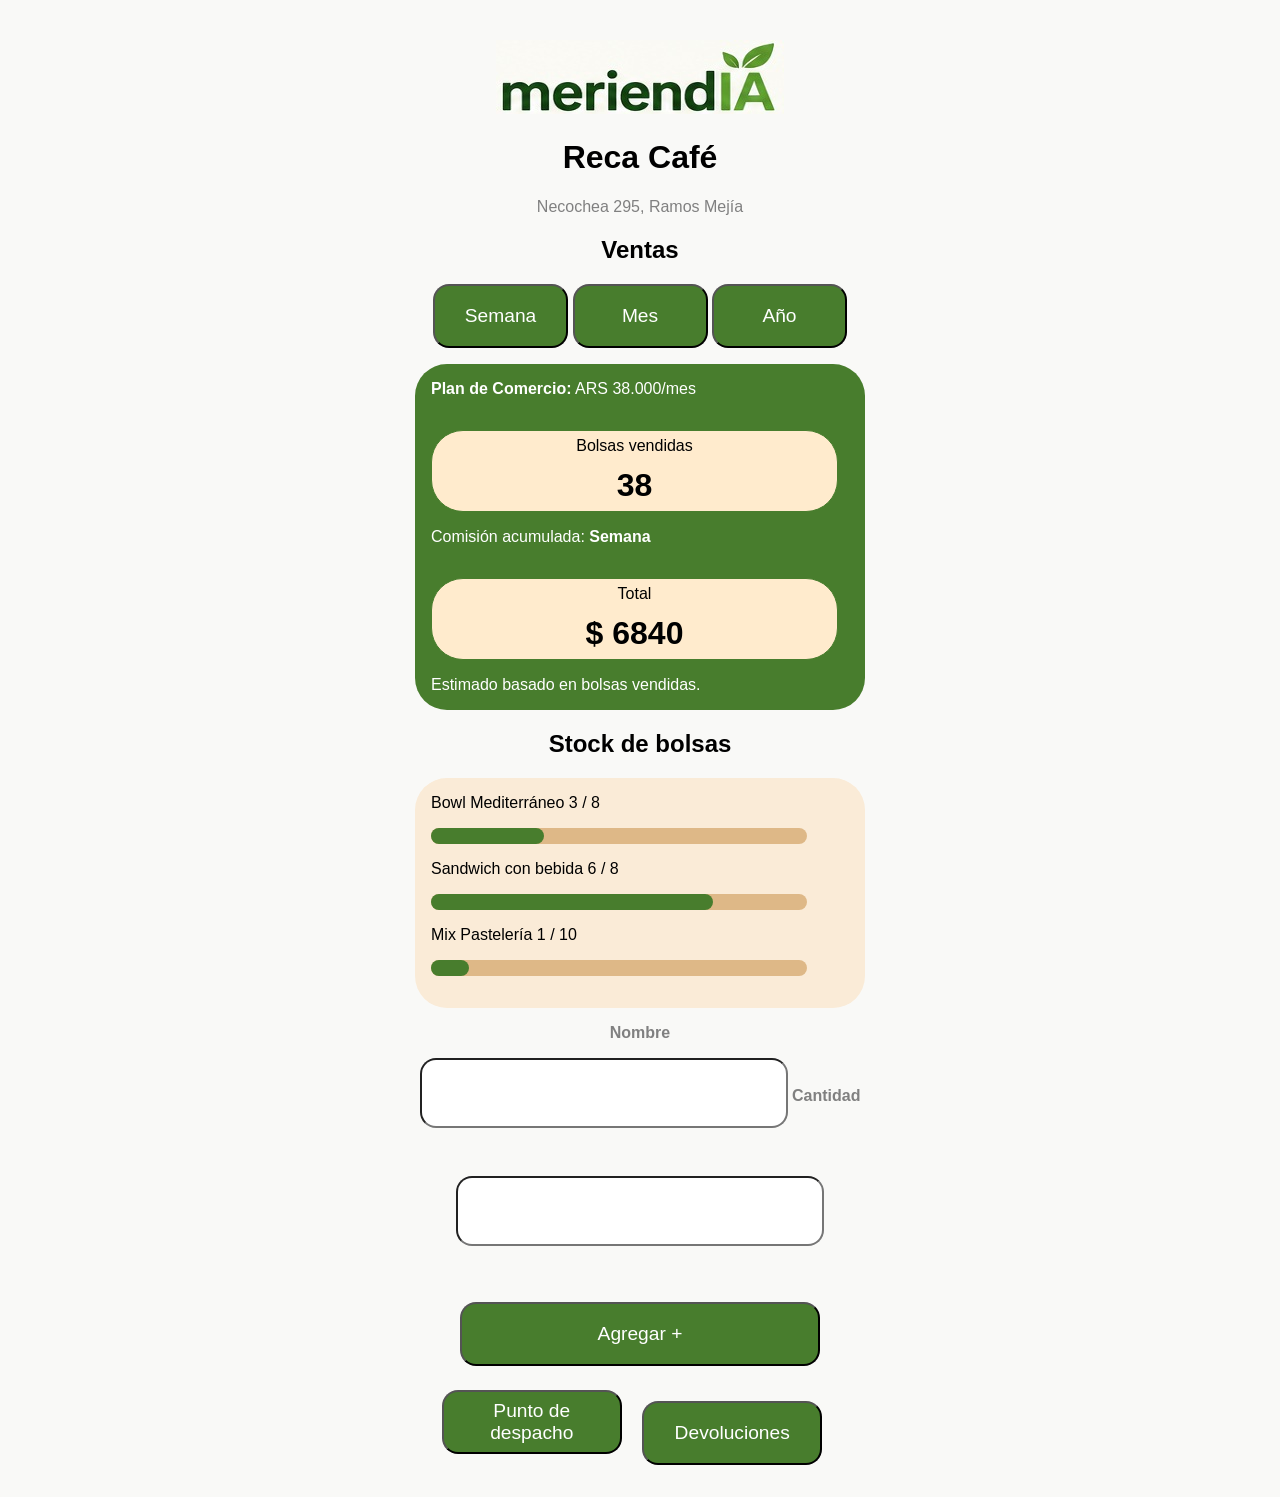
==== Commerce/Commerce.html @ 589dcb90 "Prototipo inicial terminado" ====
<!DOCTYPE html>
<html lang="es">
    <head>
        <meta charset="UTF-8">
        <link rel="stylesheet" href="../index.css">
        <link rel="stylesheet" href="./Commerce.css">
        <meta name="viewport" content="width=device-width, initial-scale=1.0">
        <title>Comercio</title>
    </head>
    <body>
        <div id="container">
        <header>
            <img src="../img/home/meriendia.jpg" alt="Logo MeriendIA">
        </header>
        <main id="home">
            <div id="title">
                <h1 id="name">Reca Café</h1>
                <p id="direction">Necochea 295, Ramos Mejía</p>
            </div>
            <h2>Ventas</h2>
            <div id="buttons">
                <button onclick="Bags(38, 'Semana', 6840)">Semana</button>
                <button onclick="Bags(152, 'Mes', 27360)">Mes</button>
                <button onclick="Bags(1824, 'Año', 328320)">Año</button>
            </div>
            <div id="sold">
                <p><strong>Plan de Comercio:</strong> ARS 38.000/mes</p>
                <div class="box" id="bag">Bolsas vendidas<br/><strong id="bags">38</strong></div>
                <p>Comisión acumulada: <strong id="time">Semana</strong></p>
                <div id="totalBox" class="box">Total <br/><strong id="total">$ 6840</strong></div>
                <p>Estimado basado en bolsas vendidas.</p>
            </div>
            <div id="stock">
                <h2>Stock de bolsas</h2>
                <ul id="list">
                    <li>Bowl Mediterráneo 3 / 8</li>
                    <div class="barBack"><p id="bar1"></p></div>
                    <li>Sandwich con bebida 6 / 8</li>
                    <div class="barBack"><p id="bar2"></p></div>
                    <li>Mix Pastelería 1 / 10</li>
                    <div class="barBack"><p id="bar3"></p></div>
                </ul>
                <div>
                    <form>
                        <label for="Nombre">Nombre</label><br/>
                        <input type="text" name="Nombre" id="inputText">
                        <label for="Cantidad">Cantidad</label><br/>
                        <input type="number" name="Cantidad" id="inputCount">
                    </form>
                <button onclick="Stock()">Agregar +</button>
                </div>
            </div>
            <div id="sell">
                <button onclick="toProducts()">Punto de despacho</button>
                <button onclick="toReturn()">Devoluciones</button>
            </div>
        </main>
        <footer>
        </footer>
        </div>
        <script src="./Commerce.js"></script>
    </body>
---- index.css ----
#container {
    margin: auto;
    width: 450px;
    text-align: center;
}

label{
    text-align: left;
    color: gray;
    font-weight: bold;
}

input {
    width: 80%;
    margin-bottom: 2rem;
    margin-top: 1rem;
    height: 4rem;
    border-radius: 1rem;
    font-size: x-large;
    text-align: center;
}

body{ 
    font-family: Verdana, Geneva, Tahoma, sans-serif;
    background-color: #F9F9F7;
}

#form {
    display: block;
}

img {
    margin-top: 2rem;
}

/* main p {
    color: gray;
    font-weight: bold;
} */

button{
    font-size: larger;
    background-color: #487D2D;
    color: white;
    height: 4rem;
    width: 80%;
    border-radius: 1rem;
    margin-top: 1.5rem;
}

button:hover{
    cursor: pointer;
    background-color: #558d39;
}

footer{
    margin-top: 2rem;
}

footer a{
    text-decoration: none;
    color:#487D2D;
    font-weight: bold;
    margin-top: 2rem;
}
---- Commerce/Commerce.css ----
#buttons button {
    width: 30%;
    margin-top: 0;
    padding: 0;
}

#buttons {
    text-align: center;
}

#direction {
    margin: 0;
    color: gray;
}

#sold div {
    display: grid;
    float: left;
    align-items: center;
    text-align: center;
    margin-left: 1rem;
    margin-bottom: 1rem;
}

.sold {
    background-color: #487D2D;
    border-radius: 2rem;
}

.sold div {
    display: grid;
    float: left;
    align-items: center;
    text-align: center;
    margin-left: 1rem;
    margin-bottom: 1rem;
}

.sold p {
    padding: 1rem;
    color: white;
    text-align: left;
}

#sold {
    background-color: #487D2D;
    border-radius: 2rem;
}

#sold p{
    padding: 1rem;
    color: white;
    text-align: left;
}

.box {
    background-color: blanchedalmond;
    border-radius: 2rem;
    border: 1px solid #487D2D;
    height: 5rem;
    text-align: center;
}

#time {
    text-align: center;
}

#bag {
    text-align: center;
    width: 90%;
}

#bags {
    font-size: xx-large;
}

#total {
    text-align: center;
    font-size: xx-large;
}

#totalBox{
    text-align: center;
    width: 90%;
}

#sell {
    text-align: center;
}

#sell button {
    width: 40%;
    text-align: center;
    margin-right: 1rem;
}

ul {
    list-style: none;
    text-align: left;
    background-color: antiquewhite;
    padding: 1rem;
    border-radius: 2rem;
}

#bar1{
    background-color: #487D2D;
    width: 30%;
    height: 1rem;
    border-radius: 2rem;
    text-align: left;
}

#bar2{
    background-color: #487D2D;
    width: 75%;
    height: 1rem;
    border-radius: 2rem;
    text-align: left;
}

#bar3{
    background-color: #487D2D;
    width: 10%;
    height: 1rem;
    border-radius: 2rem;
    text-align: left;
}

.barBack{
    background-color: burlywood;
    height: 1rem;
    border-radius: 2rem;
    width: 90%;
    text-align: left;
    margin-bottom: 1rem;
}

.ticket{
    width: 35%;
    height: 3rem;
    background-color: cadetblue;
}

.bill {
    width: 10%;
    height: 3rem;
    background-color: cadetblue;
}
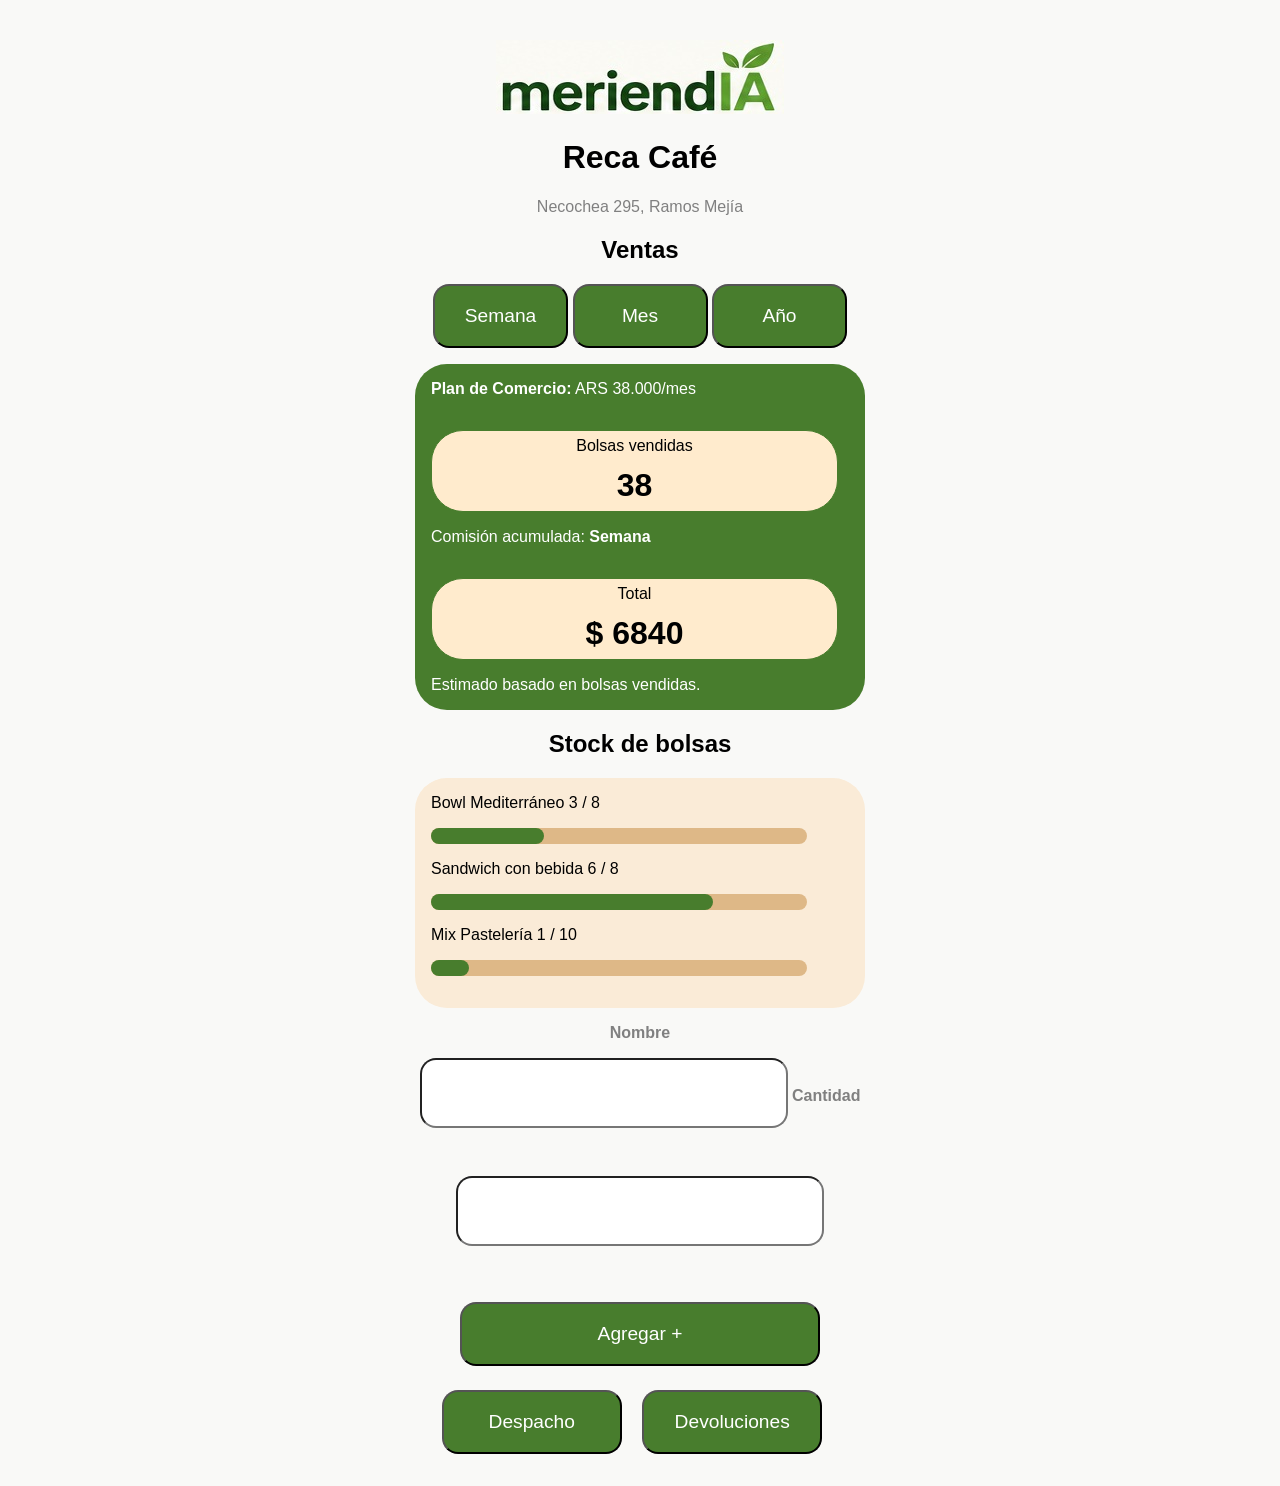
==== commit cd79d8a8: "Arreglos" ====
--- a/Commerce/Commerce.html
+++ b/Commerce/Commerce.html
@@ -51,7 +51,7 @@
                 </div>
             </div>
             <div id="sell">
-                <button onclick="toProducts()">Punto de despacho</button>
+                <button onclick="toProducts()">Despacho</button>
                 <button onclick="toReturn()">Devoluciones</button>
             </div>
         </main>
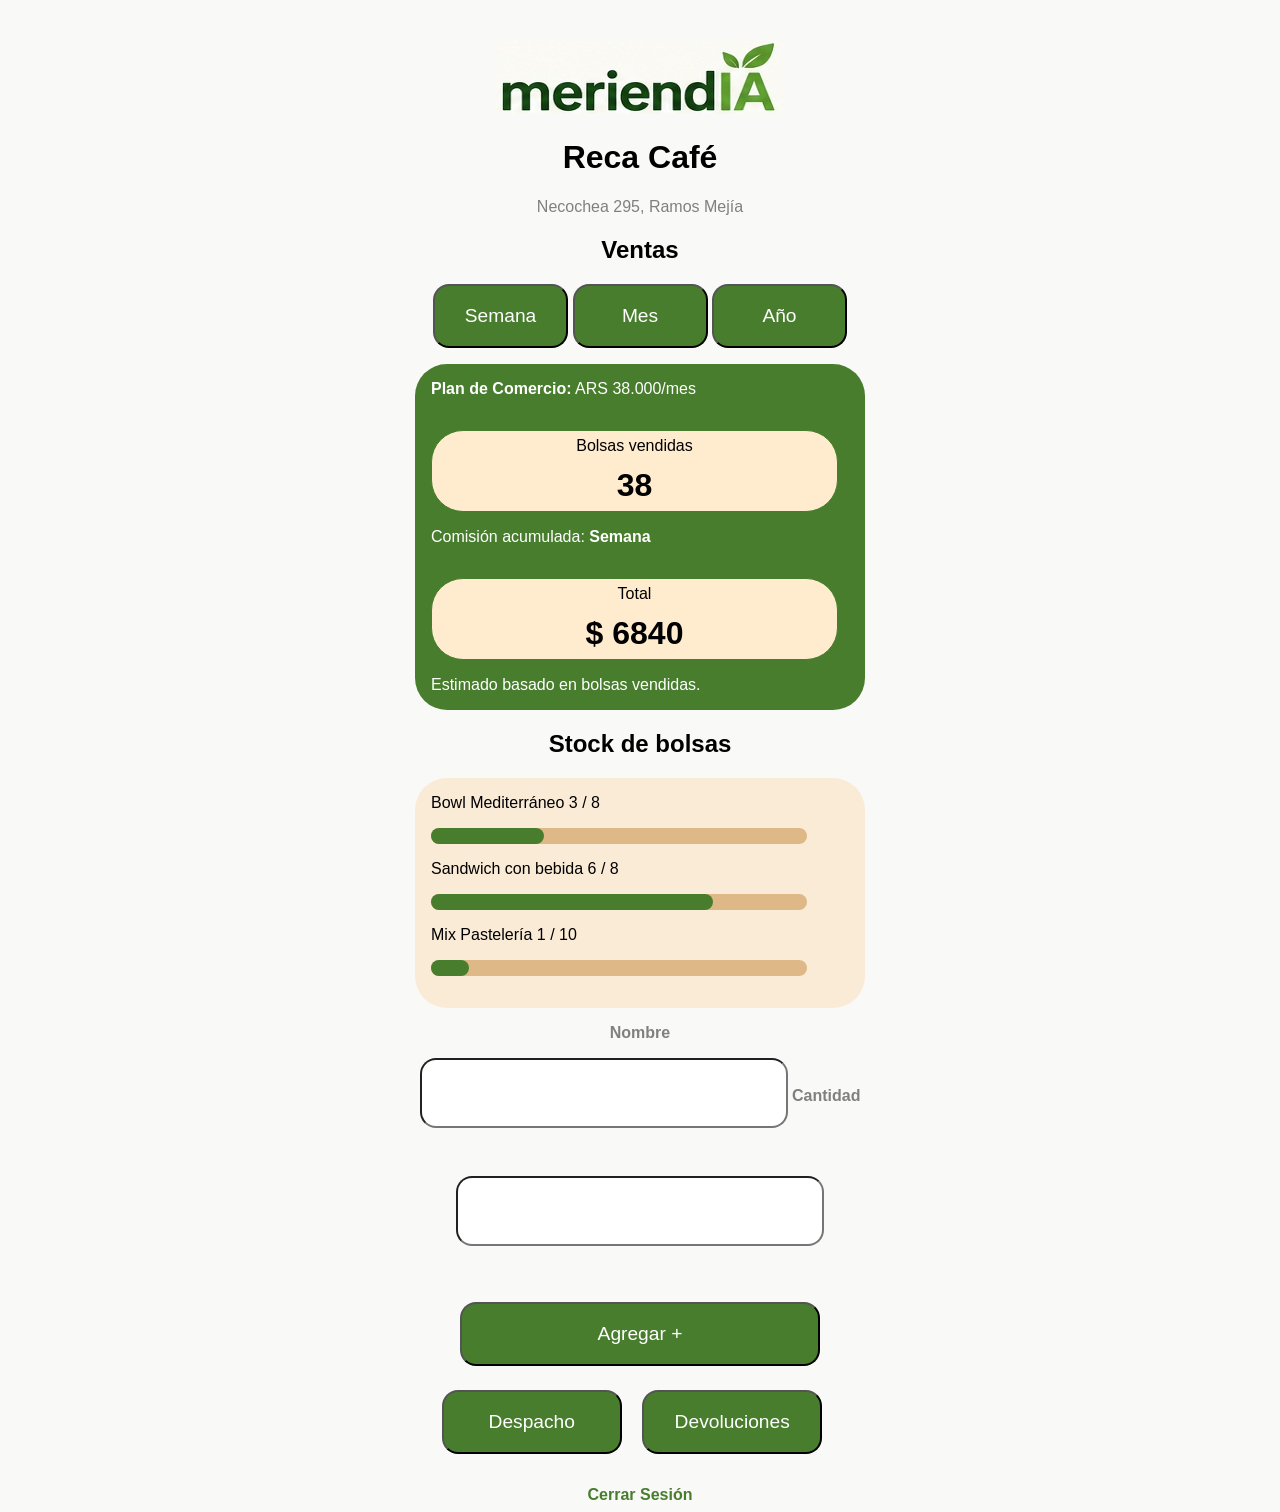
==== commit 013c392c: "Agregado el botón de cerrar sesión" ====
--- a/Commerce/Commerce.html
+++ b/Commerce/Commerce.html
@@ -56,6 +56,7 @@
             </div>
         </main>
         <footer>
+            <a href="../index.html">Cerrar Sesión</a>
         </footer>
         </div>
         <script src="./Commerce.js"></script>
